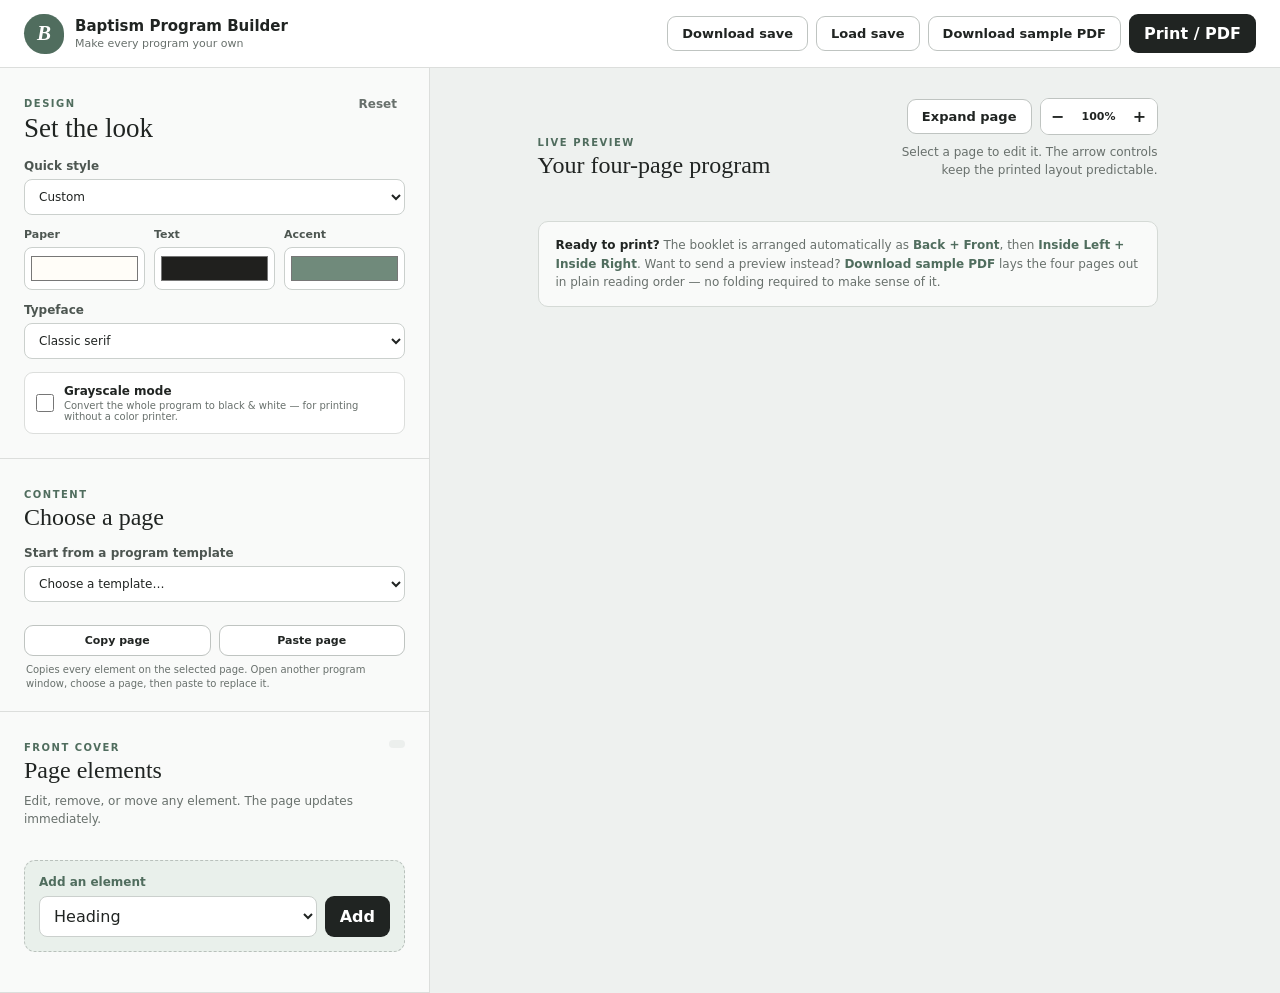
==== index.html @ ab56d674 "port to rust" ====
<!doctype html>
<html lang="en">
<head>
  <meta charset="utf-8">
  <meta name="viewport" content="width=device-width, initial-scale=1">
  <title>Baptism Program Builder</title>
  <link rel="icon" type="image/svg+xml" href="static/favicon.svg">
  <link rel="stylesheet" href="static/app.css">
  <link data-trunk rel="rust" />
  <link data-trunk rel="copy-dir" href="static" data-target-path="static" />
</head>
<body class="editor-page">
  <header class="topbar no-print">
    <a class="brand" href="./">
      <span class="brand-mark" aria-hidden="true">B</span>
      <span><strong>Baptism Program Builder</strong><small>Make every program your own</small></span>
    </a>
    <div class="file-actions" aria-label="Program actions">
      <span class="save-status" id="save-status" role="status" aria-live="polite"></span>
      <button type="button" class="secondary-button" id="download-save">Download save</button>
      <label class="button-label" for="load-save">Load save</label>
      <input id="load-save" type="file" accept="application/json,.json" hidden>
      <button type="button" class="secondary-button" id="print-sample">Download sample PDF</button>
      <button type="button" id="print-program">Print / PDF</button>
    </div>
  </header>

  <main class="builder no-print">
    <aside class="control-panel">
      <section class="control-section design-section">
        <div class="section-heading">
          <div><span class="step-label">Design</span><h1>Set the look</h1></div>
          <button type="button" class="quiet-button" id="reset-theme">Reset</button>
        </div>

        <label>Quick style
          <select id="theme-preset">
            <option value="custom">Custom</option>
            <option value="monochrome">Black &amp; white</option>
            <option value="classic">Classic</option>
            <option value="sage">Soft sage</option>
            <option value="blue">Water blue</option>
            <option value="blush">Warm blush</option>
            <option value="night">Midnight</option>
          </select>
        </label>
        <div class="color-grid">
          <label>Paper<input type="color" id="paper-color" value="#fffdf8"></label>
          <label>Text<input type="color" id="text-color" value="#20201e"></label>
          <label>Accent<input type="color" id="accent-color" value="#708a7b"></label>
        </div>
        <label>Typeface
          <select id="font-family">
            <option value="serif">Classic serif</option>
            <option value="sans">Clean sans serif</option>
            <option value="soft">Soft rounded</option>
          </select>
        </label>
        <label class="checkbox-control">
          <input type="checkbox" id="monochrome-images">
          <span><strong>Grayscale mode</strong><small>Convert the whole program to black &amp; white — for printing without a color printer.</small></span>
        </label>
      </section>

      <section class="control-section page-section">
        <span class="step-label">Content</span>
        <h2>Choose a page</h2>
        <label>Start from a program template
          <select id="content-template">
            <option value="">Choose a template…</option>
            <option value="child-same-day">Child baptism + confirmation</option>
            <option value="child-later">Child baptism only (confirmed later)</option>
            <option value="convert">Convert baptism</option>
            <option value="multiple">Multiple candidates</option>
            <option value="service-one-hymn">One-page service + one hymn</option>
            <option value="service-two-hymns">One-page service + two hymns inside</option>
            <option value="service-split-hymns">One-page service + hymns split</option>
          </select>
        </label>
        <div class="page-tabs" id="page-tabs" role="tablist" aria-label="Program pages"></div>
        <div class="page-clipboard-actions" aria-label="Copy or paste a complete page">
          <button type="button" class="secondary-button" id="copy-page">Copy page</button>
          <button type="button" class="secondary-button" id="paste-page">Paste page</button>
        </div>
        <p class="page-clipboard-help">Copies every element on the selected page. Open another program window, choose a page, then paste to replace it.</p>
      </section>

      <section class="control-section block-section">
        <div class="section-heading">
          <div><span class="step-label" id="current-page-label">Front cover</span><h2>Page elements</h2></div>
          <span class="element-count" id="element-count"></span>
        </div>
        <p class="section-help">Edit, remove, or move any element. The page updates immediately.</p>
        <div class="block-list" id="block-list"></div>

        <div class="add-element">
          <label for="new-block-type">Add an element</label>
          <div class="add-element-row">
            <select id="new-block-type">
              <option value="heading">Heading</option>
              <option value="text">Text</option>
              <option value="item">Program item</option>
              <option value="callout">Callout section</option>
              <option value="hymn">Hymn</option>
              <option value="quote">Scripture / quote</option>
              <option value="markdown">Markdown text</option>
              <option value="image">Image</option>
              <option value="decoration">Decoration</option>
              <option value="spacer">Space</option>
            </select>
            <button type="button" id="add-block">Add</button>
          </div>
        </div>
      </section>
    </aside>

    <section class="canvas-panel">
      <div class="canvas-heading">
        <div><span class="step-label">Live preview</span><h2>Your four-page program</h2></div>
        <div class="canvas-heading-side">
          <div class="preview-actions">
            <button type="button" class="secondary-button" id="toggle-focus" aria-pressed="false">Expand page</button>
            <div class="preview-zoom" aria-label="Expanded page size">
              <button type="button" class="secondary-button" id="zoom-out" aria-label="Make preview smaller">−</button>
              <output id="zoom-value" aria-live="polite">100%</output>
              <button type="button" class="secondary-button" id="zoom-in" aria-label="Make preview larger">+</button>
            </div>
          </div>
          <p>Select a page to edit it. The arrow controls keep the printed layout predictable.</p>
        </div>
      </div>
      <div class="live-preview-grid" id="live-preview" aria-label="Live four-page preview"></div>
      <div class="print-tip">
        <strong>Ready to print?</strong>
        The booklet is arranged automatically as <span>Back + Front</span>, then <span>Inside Left + Inside Right</span>.
        Want to send a preview instead? <span>Download sample PDF</span> lays the four pages out in plain reading order — no folding required to make sense of it.
      </div>
    </section>
  </main>

  <div class="print-only" id="print-program-pages" aria-hidden="true">
    <section class="print-sheet">
      <div class="print-page" data-print-page="back"></div>
      <div class="print-page" data-print-page="front"></div>
    </section>
    <section class="print-sheet">
      <div class="print-page" data-print-page="inside-left"></div>
      <div class="print-page" data-print-page="inside-right"></div>
    </section>
  </div>

  <div class="print-only" id="print-sample-pages" aria-hidden="true">
    <section class="print-sheet-single"><div class="print-page" data-print-page="front"></div></section>
    <section class="print-sheet-single"><div class="print-page" data-print-page="inside-left"></div></section>
    <section class="print-sheet-single"><div class="print-page" data-print-page="inside-right"></div></section>
    <section class="print-sheet-single"><div class="print-page" data-print-page="back"></div></section>
  </div>
</body>
</html>
---- static/app.css ----
:root {
  --ui-ink: #202422;
  --ui-muted: #68706c;
  --ui-border: #dcdedc;
  --ui-surface: #fff;
  --ui-canvas: #eef1ef;
  --ui-accent: #506d5e;
  --ui-accent-soft: #e9f0eb;
  --danger: #9b3c35;
}

* { box-sizing: border-box; }
[hidden] { display: none !important; }
html { min-width: 320px; }
body { margin: 0; color: var(--ui-ink); background: var(--ui-canvas); font-family: Inter, ui-sans-serif, system-ui, -apple-system, BlinkMacSystemFont, "Segoe UI", sans-serif; }
button, input, textarea, select { font: inherit; }
button, .button-label, .image-picker { -webkit-tap-highlight-color: transparent; }

button { border: 0; border-radius: 9px; padding: 10px 15px; color: #fff; background: var(--ui-ink); font-weight: 700; cursor: pointer; }
button:hover { filter: brightness(.94); }
button:focus-visible, input:focus-visible, textarea:focus-visible, select:focus-visible, .button-label:focus-visible { outline: 3px solid rgba(80,109,94,.25); outline-offset: 2px; }
button:disabled { cursor: default; opacity: .35; filter: none; }
.secondary-button, .button-label { display: inline-block; border: 1px solid #bfc4c1; border-radius: 9px; padding: 9px 14px; color: var(--ui-ink); background: #fff; font-size: 13px; font-weight: 700; cursor: pointer; }
.quiet-button { padding: 5px 8px; color: var(--ui-muted); background: transparent; font-size: 12px; }
.quiet-button.danger { color: var(--danger); }

.topbar { position: sticky; top: 0; z-index: 50; display: flex; justify-content: space-between; align-items: center; gap: 24px; min-height: 68px; padding: 10px 24px; border-bottom: 1px solid var(--ui-border); background: rgba(255,255,255,.96); backdrop-filter: blur(12px); }
.brand { display: flex; align-items: center; gap: 11px; color: inherit; text-decoration: none; }
.brand-mark { display: grid; place-items: center; width: 40px; height: 40px; border-radius: 50% 50% 46% 54%; color: #fff; background: var(--ui-accent); font: italic 700 21px Georgia, serif; }
.brand strong, .brand small { display: block; }
.brand strong { font-size: 15px; }
.brand small { margin-top: 2px; color: var(--ui-muted); font-size: 11px; font-weight: 500; }
.file-actions { display: flex; align-items: center; justify-content: flex-end; gap: 8px; }
.save-status { max-width: 260px; color: var(--ui-muted); font-size: 12px; text-align: right; }
.save-status.error { color: var(--danger); }

.builder { display: grid; grid-template-columns: 430px minmax(590px, 1fr); max-width: 1390px; min-height: calc(100vh - 68px); margin: 0 auto; }
.control-panel { border-right: 1px solid var(--ui-border); background: #f9faf9; }
.control-section { padding: 24px; border-bottom: 1px solid var(--ui-border); }
.control-section h1, .control-section h2, .canvas-heading h2 { margin: 2px 0 15px; font-family: Georgia, "Times New Roman", serif; font-weight: 500; }
.control-section h1 { font-size: 27px; }
.control-section h2, .canvas-heading h2 { font-size: 24px; }
.step-label { color: var(--ui-accent); font-size: 10px; font-weight: 800; letter-spacing: .15em; text-transform: uppercase; }
.section-heading { display: flex; justify-content: space-between; align-items: start; gap: 16px; }
.section-help { margin: -7px 0 16px; color: var(--ui-muted); font-size: 12px; line-height: 1.5; }
.element-count { margin-top: 4px; padding: 4px 8px; border-radius: 99px; color: var(--ui-muted); background: #ecefed; font-size: 11px; white-space: nowrap; }

.control-section > label, .field-control, .add-element > label { display: grid; gap: 6px; margin-bottom: 13px; color: #4d5651; font-size: 12px; font-weight: 700; }
input, textarea, select { width: 100%; border: 1px solid #cbd0cd; border-radius: 8px; padding: 9px 10px; color: var(--ui-ink); background: #fff; font-weight: 500; }
textarea { min-height: 78px; resize: vertical; line-height: 1.4; }
.color-grid { display: grid; grid-template-columns: repeat(3, 1fr); gap: 9px; }
.color-grid label { display: grid; gap: 6px; color: #4d5651; font-size: 11px; font-weight: 700; }
.color-grid input[type="color"] { height: 43px; margin-bottom: 13px; padding: 4px; cursor: pointer; }
.checkbox-control { display: flex !important; grid-template-columns: none; align-items: center; gap: 10px !important; margin: 4px 0 0 !important; padding: 11px; border: 1px solid var(--ui-border); border-radius: 9px; background: #fff; cursor: pointer; }
.checkbox-control input { flex: 0 0 auto; width: 18px; height: 18px; margin: 0; accent-color: var(--ui-accent); }
.checkbox-control span, .checkbox-control strong, .checkbox-control small { display: block; }
.checkbox-control strong { color: var(--ui-ink); font-size: 12px; }
.checkbox-control small { margin-top: 2px; color: var(--ui-muted); font-size: 10px; font-weight: 500; }

.page-section { padding-bottom: 20px; }
.page-tabs { display: grid; grid-template-columns: 1fr 1fr; gap: 8px; }
.page-tab { display: flex; align-items: stretch; gap: 6px; padding: 9px; border: 1px solid var(--ui-border); background: #fff; }
.page-tab[data-selected="true"] { border-color: var(--ui-accent); background: var(--ui-accent-soft); box-shadow: inset 0 0 0 1px var(--ui-accent); }
.page-tab-select { flex: 1 1 auto; display: flex; align-items: center; gap: 9px; padding: 0; border: none; background: none; color: var(--ui-ink); font-size: 12px; text-align: left; }
.page-number { display: grid; place-items: center; width: 25px; height: 25px; border-radius: 50%; color: var(--ui-muted); background: #f0f2f0; font-size: 11px; }
.page-tab[data-selected="true"] .page-number { color: #fff; background: var(--ui-accent); }
.page-tab-move { display: flex; flex-direction: column; gap: 2px; flex: 0 0 auto; }
.page-tab-move .icon-button { width: 20px; height: 20px; font-size: 10px; }
.page-clipboard-actions { display: grid; grid-template-columns: 1fr 1fr; gap: 8px; margin-top: 10px; }
.page-clipboard-actions .secondary-button { padding: 8px 10px; font-size: 11px; }
.page-clipboard-help { margin: 7px 2px 0; color: var(--ui-muted); font-size: 10px; line-height: 1.4; }

.block-section { padding-bottom: 40px; }
.block-list { display: grid; gap: 11px; }
.block-card { padding: 13px; border: 1px solid var(--ui-border); border-radius: 11px; background: #fff; box-shadow: 0 2px 8px rgba(26,36,31,.03); transition: border-color .15s, box-shadow .15s; }
.block-card.is-linked-highlight { border-color: var(--ui-accent); box-shadow: 0 0 0 3px rgba(80,109,94,.13), 0 2px 8px rgba(26,36,31,.05); }
.block-card-header { display: flex; align-items: center; justify-content: space-between; gap: 12px; margin-bottom: 12px; }
.block-card-title { display: flex; align-items: center; gap: 8px; min-width: 0; }
.block-card-header strong { font-family: Georgia, serif; font-size: 15px; font-weight: 600; }
.link-number { display: grid; flex: 0 0 auto; place-items: center; width: 22px; height: 22px; border-radius: 50%; color: #fff; background: var(--ui-accent); font-size: 10px; font-weight: 800; }
.block-actions { display: flex; gap: 3px; }
.icon-button { width: 27px; height: 27px; padding: 0; border: 1px solid #e1e3e1; color: var(--ui-muted); background: #f8f9f8; font-size: 13px; line-height: 1; }
.icon-button.remove { color: var(--danger); font-size: 19px; font-weight: 400; }
.block-card .field-control { margin-bottom: 9px; }
.block-card .field-control:last-child { margin-bottom: 0; }
.block-card input, .block-card textarea, .block-card select { padding: 8px 9px; font-size: 12px; }
.control-row { display: grid; grid-template-columns: 1fr 1fr; gap: 9px; }
.control-row .field-control { min-width: 0; }
.advanced-style { margin-top: 4px; padding-top: 11px; border-top: 1px dashed var(--ui-border); }
.advanced-style summary { color: var(--ui-muted); font-size: 11px; font-weight: 700; cursor: pointer; list-style: none; }
.advanced-style summary::-webkit-details-marker { display: none; }
.advanced-style summary::before { content: "▸ "; }
.advanced-style[open] summary::before { content: "▾ "; }
.advanced-style[open] summary { margin-bottom: 10px; }
.advanced-style-note { margin: 6px 0 10px; color: var(--ui-muted); font-size: 11px; font-style: italic; }
.field-hint { margin: -6px 0 9px; color: var(--ui-muted); font-size: 11px; line-height: 1.4; }
.typography-color-control { display: flex; align-items: center; gap: 8px; }
.typography-color-control input[type="color"] { flex: 0 0 48px; height: 34px; padding: 3px; cursor: pointer; }
.typography-color-control .quiet-button { padding: 6px 8px; }
.add-element { margin-top: 16px; padding: 14px; border: 1px dashed #b9c1bc; border-radius: 11px; background: var(--ui-accent-soft); }
.add-element > label { margin-bottom: 7px; color: var(--ui-accent); }
.add-element-row { display: grid; grid-template-columns: 1fr auto; gap: 8px; }
.empty-page { padding: 22px; border: 1px dashed #c7cbc9; border-radius: 10px; color: var(--ui-muted); background: #fff; font-size: 12px; text-align: center; }
.image-actions { display: flex; align-items: center; gap: 8px; margin-bottom: 10px; }
.image-picker { padding: 7px 10px; border-radius: 7px; color: #fff; background: var(--ui-accent); font-size: 11px; font-weight: 700; cursor: pointer; }
.editor-thumbnail { display: block; width: 100%; height: 105px; margin-bottom: 10px; border-radius: 8px; object-fit: cover; }
.editor-thumbnail.is-built-in { border: 1px solid #e1e5e2; background: #f6f7f5; object-fit: contain; }
.art-library-title { display: block; margin: 2px 0 7px; color: #4d5651; font-size: 11px; font-weight: 700; }
.art-library-group-title { display: block; margin: 8px 0 5px; color: var(--ui-muted); font-size: 9px; font-weight: 800; letter-spacing: .04em; text-transform: uppercase; }
.art-library { display: grid; grid-template-columns: 1fr 1fr; gap: 7px; margin-bottom: 6px; }
.art-choice { min-width: 0; padding: 5px; border: 1px solid #d8dcda; border-radius: 8px; color: var(--ui-ink); background: #f8f9f8; font-size: 10px; line-height: 1.2; text-align: left; }
.art-choice:hover { border-color: #9eaaa3; filter: none; }
.art-choice.selected { border-color: var(--ui-accent); background: var(--ui-accent-soft); box-shadow: inset 0 0 0 1px var(--ui-accent); }
.art-choice img { display: block; width: 100%; height: 68px; margin-bottom: 5px; border-radius: 4px; background: #fff; object-fit: contain; }
.art-choice span { display: block; overflow: hidden; font-weight: 700; text-overflow: ellipsis; white-space: nowrap; }
.art-library-credit { margin: 0 0 10px; color: var(--ui-muted); font-size: 9px; line-height: 1.45; }
.art-library-credit a { color: inherit; text-decoration: underline; text-underline-offset: 2px; }

.canvas-panel {
  position: sticky;
  top: 68px;
  align-self: start;
  min-width: 0;
  height: calc(100vh - 68px);
  padding: 30px 32px 48px;
  overflow-y: auto;
  overscroll-behavior: contain;
  scrollbar-gutter: stable;
  background: var(--ui-canvas);
}
.canvas-heading { display: flex; justify-content: space-between; align-items: end; gap: 28px; max-width: 620px; margin: 0 auto 18px; }
.canvas-heading h2 { margin-bottom: 0; }
.canvas-heading-side { display: grid; justify-items: end; gap: 8px; }
.canvas-heading p { max-width: 260px; margin: 0; color: var(--ui-muted); font-size: 12px; line-height: 1.5; text-align: right; }
.preview-actions { display: flex; align-items: center; gap: 8px; }
.preview-zoom { display: flex; align-items: center; overflow: hidden; border: 1px solid #bfc4c1; border-radius: 9px; background: #fff; }
.preview-zoom .secondary-button { width: 34px; min-width: 34px; padding: 8px 0; border: 0; border-radius: 0; font-size: 16px; }
.preview-zoom output { min-width: 48px; color: var(--ui-ink); font-size: 11px; font-weight: 800; text-align: center; }
#toggle-focus[aria-pressed="true"] { border-color: var(--ui-accent); color: #fff; background: var(--ui-accent); }
.live-preview-grid { display: grid; grid-template-columns: repeat(2, 252px); gap: 24px 28px; justify-content: center; }

.live-preview-grid.is-focused { display: flex; flex-wrap: wrap; align-items: flex-start; justify-content: center; gap: 16px 20px; }
.live-preview-grid.is-focused .page-preview-shell { order: 2; }
.live-preview-grid.is-focused .page-preview-shell.selected { order: 1; flex-basis: 100%; display: flex; flex-direction: column; align-items: center; margin-bottom: 4px; }
.live-preview-grid.is-focused .page-preview-shell.selected .page-preview-viewport { width: var(--focus-width, 528px); height: var(--focus-height, 816px); }
.live-preview-grid.is-focused .page-preview-shell.selected .page-preview-scale { transform: var(--focus-transform, scale(1)); }
.live-preview-grid.is-focused .page-preview-shell:not(.selected) { opacity: .8; }
.live-preview-grid.is-focused .page-preview-shell:not(.selected) .page-preview-viewport { width: 120px; height: 186px; }
.live-preview-grid.is-focused .page-preview-shell:not(.selected) .page-preview-scale { transform: scale(.2273); }
.page-preview-shell { position: relative; display: block; padding: 0; border: 0; color: inherit; background: transparent; text-align: left; filter: none; }
.page-preview-shell:hover { filter: none; }
.preview-page-label { display: block; margin-bottom: 7px; color: var(--ui-muted); font-size: 10px; font-weight: 800; letter-spacing: .11em; text-transform: uppercase; }
.page-preview-viewport { display: block; width: 252px; height: 390px; overflow: hidden; border: 2px solid transparent; border-radius: 3px; background: #fff; box-shadow: 0 10px 30px rgba(29,40,34,.13); transition: border-color .15s, box-shadow .15s; }
.page-preview-scale { display: block; width: 528px; height: 816px; transform: scale(.477); transform-origin: top left; }
.page-preview-shell:hover .page-preview-viewport { box-shadow: 0 13px 35px rgba(29,40,34,.2); }
.page-preview-shell.selected .page-preview-viewport { border-color: var(--ui-accent); box-shadow: 0 0 0 4px rgba(80,109,94,.16), 0 13px 35px rgba(29,40,34,.17); }
.page-preview-shell .program-block { position: relative; cursor: pointer; transition: outline-color .12s, background-color .12s; }
.page-preview-shell.selected .program-block::after { content: attr(data-block-number); position: absolute; z-index: 4; top: 0; left: -34px; display: grid; place-items: center; width: 22px; height: 22px; border-radius: 50%; color: #fff; background: var(--ui-accent); box-shadow: 0 1px 4px rgba(20,30,25,.2); font: 800 11px/1 Arial, sans-serif; }
.page-preview-shell .program-block.is-linked-highlight { outline: 3px solid color-mix(in srgb, var(--page-accent) 62%, transparent); outline-offset: 4px; background: color-mix(in srgb, var(--page-accent) 10%, transparent); }
.overflow-warning { position: absolute; right: 8px; bottom: 8px; padding: 5px 8px; border-radius: 99px; color: #fff; background: var(--danger); font-size: 9px; font-weight: 800; }
.print-tip { max-width: 620px; margin: 24px auto 0; padding: 14px 17px; border: 1px solid #d5dad6; border-radius: 10px; color: var(--ui-muted); background: rgba(255,255,255,.65); font-size: 12px; line-height: 1.55; }
.print-tip strong { color: var(--ui-ink); }
.print-tip span { color: var(--ui-accent); font-weight: 700; }

.program-page { width: 5.5in; height: 8.5in; padding: .54in; overflow: hidden; color: var(--page-text); background: var(--page-paper); print-color-adjust: exact; -webkit-print-color-adjust: exact; }
.program-page-inner { width: 100%; height: 100%; overflow: visible; }
.font-serif { font-family: Georgia, "Times New Roman", serif; }
.font-sans { font-family: Arial, Helvetica, sans-serif; }
.font-soft { font-family: "Avenir Next", Avenir, "Trebuchet MS", sans-serif; }
.program-heading { margin: .12in 0 .15in; color: var(--page-text); font-weight: 500; line-height: 1.08; white-space: pre-wrap; }
.program-heading.color-accent { color: var(--page-accent); }
.program-heading.size-small { font-size: 21px; }
.program-heading.size-medium { font-size: 29px; }
.program-heading.size-large { font-size: 41px; }
.program-text { margin: .1in 0 .16in; font-size: 15px; line-height: 1.45; white-space: pre-wrap; }
.program-text.style-italic { font-style: italic; }
.program-text.style-eyebrow { color: var(--page-accent); font: 700 12px/1.3 Arial, sans-serif; letter-spacing: .17em; text-transform: uppercase; }

.program-callout { margin: .2in 0 .22in; }
.program-callout.align-left { text-align: left; }
.program-callout.align-center { text-align: center; }
.program-callout.align-right { text-align: right; }
.program-callout-title { margin: 0; color: var(--page-accent); font-weight: 500; letter-spacing: .04em; line-height: 1.15; text-transform: uppercase; white-space: pre-wrap; }
.program-callout-subtitle { margin: .05in 0 0; color: var(--page-accent); font-weight: 400; line-height: 1.35; white-space: pre-wrap; }
.program-callout.size-small .program-callout-title { font-size: 18px; }
.program-callout.size-small .program-callout-subtitle { font-size: 11px; }
.program-callout.size-medium .program-callout-title { font-size: 25px; }
.program-callout.size-medium .program-callout-subtitle { font-size: 13px; }
.program-callout.size-large .program-callout-title { font-size: 33px; }
.program-callout.size-large .program-callout-subtitle { font-size: 15px; }

.program-hymn { margin: 0 0 .26in; }
.program-hymn.align-left .program-hymn-title { text-align: left; }
.program-hymn.align-center .program-hymn-title { text-align: center; }
.program-hymn.align-right .program-hymn-title { text-align: right; }
.program-hymn-title { margin: 0 0 .07in; color: var(--page-text); font-weight: 700; line-height: 1.25; white-space: pre-wrap; }
.program-hymn-lyrics { margin: 0; color: var(--page-text); line-height: 1.55; }
.program-hymn-lyrics.lyrics-align-left { text-align: left; }
.program-hymn-lyrics.lyrics-align-center { text-align: center; }
.program-hymn-lyrics.lyrics-align-right { text-align: right; }
.program-hymn-verse { margin: 0 0 .18in; white-space: pre-wrap; break-inside: avoid; }
.program-hymn-verse:last-child { margin-bottom: 0; }
.program-hymn.columns-2 .program-hymn-lyrics { column-count: 2; column-gap: .32in; }
.program-hymn.columns-2 .program-hymn-verse { break-inside: avoid-column; }
.program-hymn.size-small .program-hymn-title { font-size: 14px; }
.program-hymn.size-small .program-hymn-lyrics { font-size: 11px; }
.program-hymn.size-medium .program-hymn-title { font-size: 16px; }
.program-hymn.size-medium .program-hymn-lyrics { font-size: 13px; }
.program-hymn.size-large .program-hymn-title { font-size: 19px; }
.program-hymn.size-large .program-hymn-lyrics { font-size: 15px; }

.program-quote { position: relative; margin: .2in 0 .24in; padding: .15in .24in .13in; border-left: 4px solid var(--page-accent); }
.program-quote.kind-scripture::before { content: "“"; position: absolute; top: -.08in; left: .06in; color: color-mix(in srgb, var(--page-accent) 28%, transparent); font: 64px/1 Georgia, serif; }
.program-quote-text { position: relative; z-index: 1; margin: 0; font-style: italic; line-height: 1.5; white-space: pre-wrap; }
.program-quote-citation { margin-top: .08in; color: var(--page-accent); font: 700 11px/1.35 Arial, sans-serif; letter-spacing: .05em; }
.program-quote-citation::before { content: "— "; }
.program-quote.align-left { text-align: left; }
.program-quote.align-center { text-align: center; }
.program-quote.align-right { text-align: right; }
.program-quote.size-small .program-quote-text { font-size: 13px; }
.program-quote.size-medium .program-quote-text { font-size: 16px; }
.program-quote.size-large .program-quote-text { font-size: 20px; }

.program-markdown { margin: .1in 0 .16in; color: var(--page-text); font-size: 15px; line-height: 1.5; }
.program-markdown p { margin: 0 0 .12in; }
.program-markdown ul, .program-markdown ol { margin: 0 0 .12in; padding-left: 1.15em; }
.program-markdown p:last-child, .program-markdown ul:last-child, .program-markdown ol:last-child { margin-bottom: 0; }
.program-markdown li { margin-bottom: .04in; }
.program-markdown strong { font-weight: 700; }
.program-markdown em { font-style: italic; }
.program-item { margin: 0 0 .22in; padding: 0 0 .08in; }
.program-item-label, .program-item-text { display: block; }
.program-item-label { margin-bottom: 5px; color: var(--page-accent); font: 700 12px/1.2 Arial, sans-serif; letter-spacing: .09em; text-transform: uppercase; }
.program-item-text { min-height: 17px; font-size: 15px; font-style: italic; line-height: 1.25; }
.program-item.size-compact { margin-bottom: .09in; padding-bottom: .03in; }
.program-item.size-compact .program-item-label { margin-bottom: 1px; font-size: 10px; }
.program-item.size-compact .program-item-text { min-height: 13px; font-size: 12px; line-height: 1.2; }
.program-item.size-roomy { margin-bottom: .36in; padding-bottom: .13in; }
.program-item.size-roomy .program-item-label { margin-bottom: 7px; font-size: 13px; }
.program-item.size-roomy .program-item-text { min-height: 22px; font-size: 17px; }

/* Line styles: how a label relates to its filled-in value */
.program-item.style-underline { border-bottom: 1px solid color-mix(in srgb, var(--page-accent) 65%, transparent); }

.program-item.style-dotted, .program-item.style-plain { display: flex; flex-wrap: wrap; align-items: baseline; column-gap: 8px; }
.program-item.style-dotted .program-item-label, .program-item.style-plain .program-item-label { flex: 0 1 auto; margin-bottom: 0; white-space: nowrap; }
.program-item.style-dotted .program-item-text, .program-item.style-plain .program-item-text { flex: 0 1 auto; min-height: 0; margin-left: auto; white-space: nowrap; }
.program-item.style-dotted::after { content: ""; order: 1; flex: 1 1 12px; min-width: 12px; margin: 0 0 .2em; border-bottom: 1px dotted color-mix(in srgb, var(--page-accent) 70%, transparent); }
.program-item.style-dotted .program-item-label { order: 0; }
.program-item.style-dotted .program-item-text { order: 2; }
.program-item.style-plain .program-item-text { text-align: right; }

/* Alignment: where the item sits (stacked styles) or how the row is grouped (inline styles) */
.program-item.align-center { text-align: center; }
.program-item.align-right { text-align: right; }
.program-item.style-dotted.align-center, .program-item.style-plain.align-center { justify-content: center; }
.program-item.style-dotted.align-right, .program-item.style-plain.align-right { justify-content: flex-end; }
.program-item.style-plain.align-center .program-item-text, .program-item.style-plain.align-right .program-item-text,
.program-item.style-dotted.align-center .program-item-text, .program-item.style-dotted.align-right .program-item-text { margin-left: 0; text-align: left; }
.program-item.style-dotted.align-center::after, .program-item.style-dotted.align-right::after { flex: 0 0 24px; }
.program-decoration { display: grid; place-items: center; margin: .15in auto; color: var(--page-accent); line-height: 1; text-align: center; }
.program-decoration.size-small { min-height: .2in; }
.program-decoration.size-medium { min-height: .36in; }
.program-decoration.size-large { min-height: .58in; }
.decoration-line::before { content: ""; display: block; width: 1.25in; height: 1px; background: var(--page-accent); }
.decoration-art, .decoration-symbol { display: block; width: 1.35in; height: .36in; }
.size-small .decoration-art, .size-small .decoration-symbol { width: .9in; height: .2in; }
.size-large .decoration-art, .size-large .decoration-symbol { width: 2in; height: .58in; }
.decoration-art { background: currentColor; -webkit-mask: url("decorations/olive-branch.png") center / contain no-repeat; mask: url("decorations/olive-branch.png") center / contain no-repeat; }
.decoration-symbol { overflow: visible; fill: none; stroke: currentColor; stroke-width: 2.25; stroke-linecap: round; stroke-linejoin: round; }
.decoration-dove .decoration-symbol { stroke-width: 2; }
.decoration-rays .decoration-symbol { stroke-width: 2; }
.decoration-custom-image { display: block; width: auto; max-width: 2in; height: .36in; object-fit: contain; }
.size-small .decoration-custom-image { height: .2in; }
.size-large .decoration-custom-image { height: .58in; }
.decoration-placeholder { display: grid; place-items: center; width: 1.35in; height: .36in; border: 2px dashed color-mix(in srgb, var(--page-accent) 50%, transparent); color: var(--page-accent); background: color-mix(in srgb, var(--page-accent) 7%, var(--page-paper)); font: 700 11px Arial, sans-serif; }
.program-spacer.size-small { height: .16in; }
.program-spacer.size-medium { height: .42in; }
.program-spacer.size-large { height: .95in; }
.program-image { display: flex; flex-direction: column; align-items: center; justify-content: center; width: 100%; margin: .14in auto .18in; }
.program-image.size-small { height: 1.15in; }
.program-image.size-medium { height: 2.25in; }
.program-image.size-large { height: 3.5in; }
.program-image img { display: block; width: 100%; height: calc(100% - 18px); object-fit: cover; }
.program-image.built-in-art img { object-fit: contain; }
.program-image.shape-soft img, .program-image.shape-soft .image-placeholder { border-radius: 16px; }
.program-image.shape-circle img, .program-image.shape-circle .image-placeholder { width: auto; max-width: 100%; aspect-ratio: 1; border-radius: 50%; }
.program-image figcaption { width: 100%; margin-top: 5px; font-size: 10px; font-style: italic; text-align: center; }
.image-placeholder { display: grid; place-items: center; width: 100%; height: 100%; border: 2px dashed color-mix(in srgb, var(--page-accent) 50%, transparent); color: var(--page-accent); background: color-mix(in srgb, var(--page-accent) 7%, var(--page-paper)); font: 700 13px Arial, sans-serif; }
.empty-print-block { display: none; }

.print-only { display: none; }

@media (max-width: 1080px) {
  .builder { display: block; }
  .control-panel { border-right: 0; }
  .canvas-panel { position: static; height: auto; overflow: visible; border-top: 1px solid var(--ui-border); }
}

@media (max-width: 680px) {
  .topbar { position: static; display: block; padding: 12px; }
  .file-actions { flex-wrap: wrap; justify-content: flex-start; margin-top: 12px; }
  .save-status { order: 2; flex-basis: 100%; max-width: none; text-align: left; }
  .control-section { padding: 20px 15px; }
  .canvas-panel { padding: 24px 10px 40px; }
  .canvas-heading { display: block; padding: 0 6px; }
  .canvas-heading-side { justify-items: start; }
  .canvas-heading p { margin-top: 8px; text-align: left; }
  .preview-actions { flex-wrap: wrap; margin-top: 10px; }
  .preview-zoom { display: none; }
  .live-preview-grid { grid-template-columns: 252px; }
  .live-preview-grid.is-focused .page-preview-shell.selected .page-preview-viewport { width: 252px; height: 390px; }
  .live-preview-grid.is-focused .page-preview-shell.selected .page-preview-scale { transform: scale(.477); }
  .live-preview-grid.is-focused .page-preview-shell:not(.selected) .page-preview-viewport { width: 90px; height: 139px; }
  .live-preview-grid.is-focused .page-preview-shell:not(.selected) .page-preview-scale { transform: scale(.1705); }
}

@page { size: 11in 8.5in; margin: 0; }
@media print {
  html, body { width: 100%; margin: 0; padding: 0; background: #fff; }
  .no-print { display: none !important; }
  .print-only { display: none !important; }
  body:not(.print-mode-sample) #print-program-pages { display: block !important; }
  body.print-mode-sample #print-sample-pages { display: block !important; }
  .print-sheet { display: flex; width: 11in; height: 8.5in; margin: 0; page-break-after: always; break-after: page; }
  .print-sheet:last-child { page-break-after: auto; break-after: auto; }
  .print-sheet-single { display: flex; width: 5.5in; height: 8.5in; margin: 0; page-break-after: always; break-after: page; }
  .print-sheet-single:last-child { page-break-after: auto; break-after: auto; }
  .print-page, .print-page > .program-page { width: 5.5in; height: 8.5in; }
}
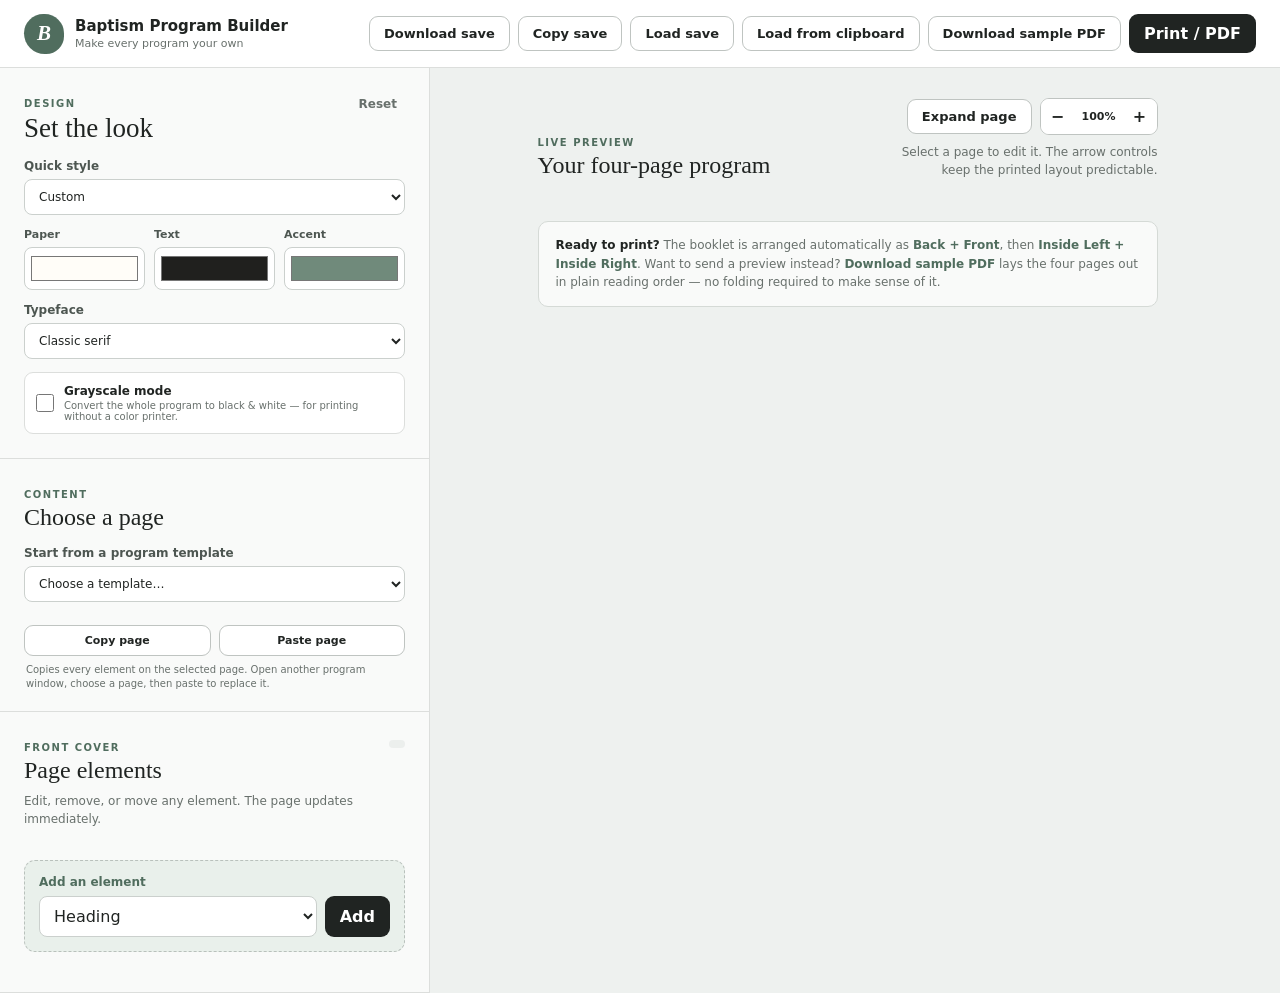
==== commit 74c99d0d: "copy to clipboard" ====
--- a/index.html
+++ b/index.html
@@ -18,8 +18,10 @@
     <div class="file-actions" aria-label="Program actions">
       <span class="save-status" id="save-status" role="status" aria-live="polite"></span>
       <button type="button" class="secondary-button" id="download-save">Download save</button>
+      <button type="button" class="secondary-button" id="copy-save">Copy save</button>
       <label class="button-label" for="load-save">Load save</label>
       <input id="load-save" type="file" accept="application/json,.json" hidden>
+      <button type="button" class="secondary-button" id="load-save-clipboard">Load from clipboard</button>
       <button type="button" class="secondary-button" id="print-sample">Download sample PDF</button>
       <button type="button" id="print-program">Print / PDF</button>
     </div>
